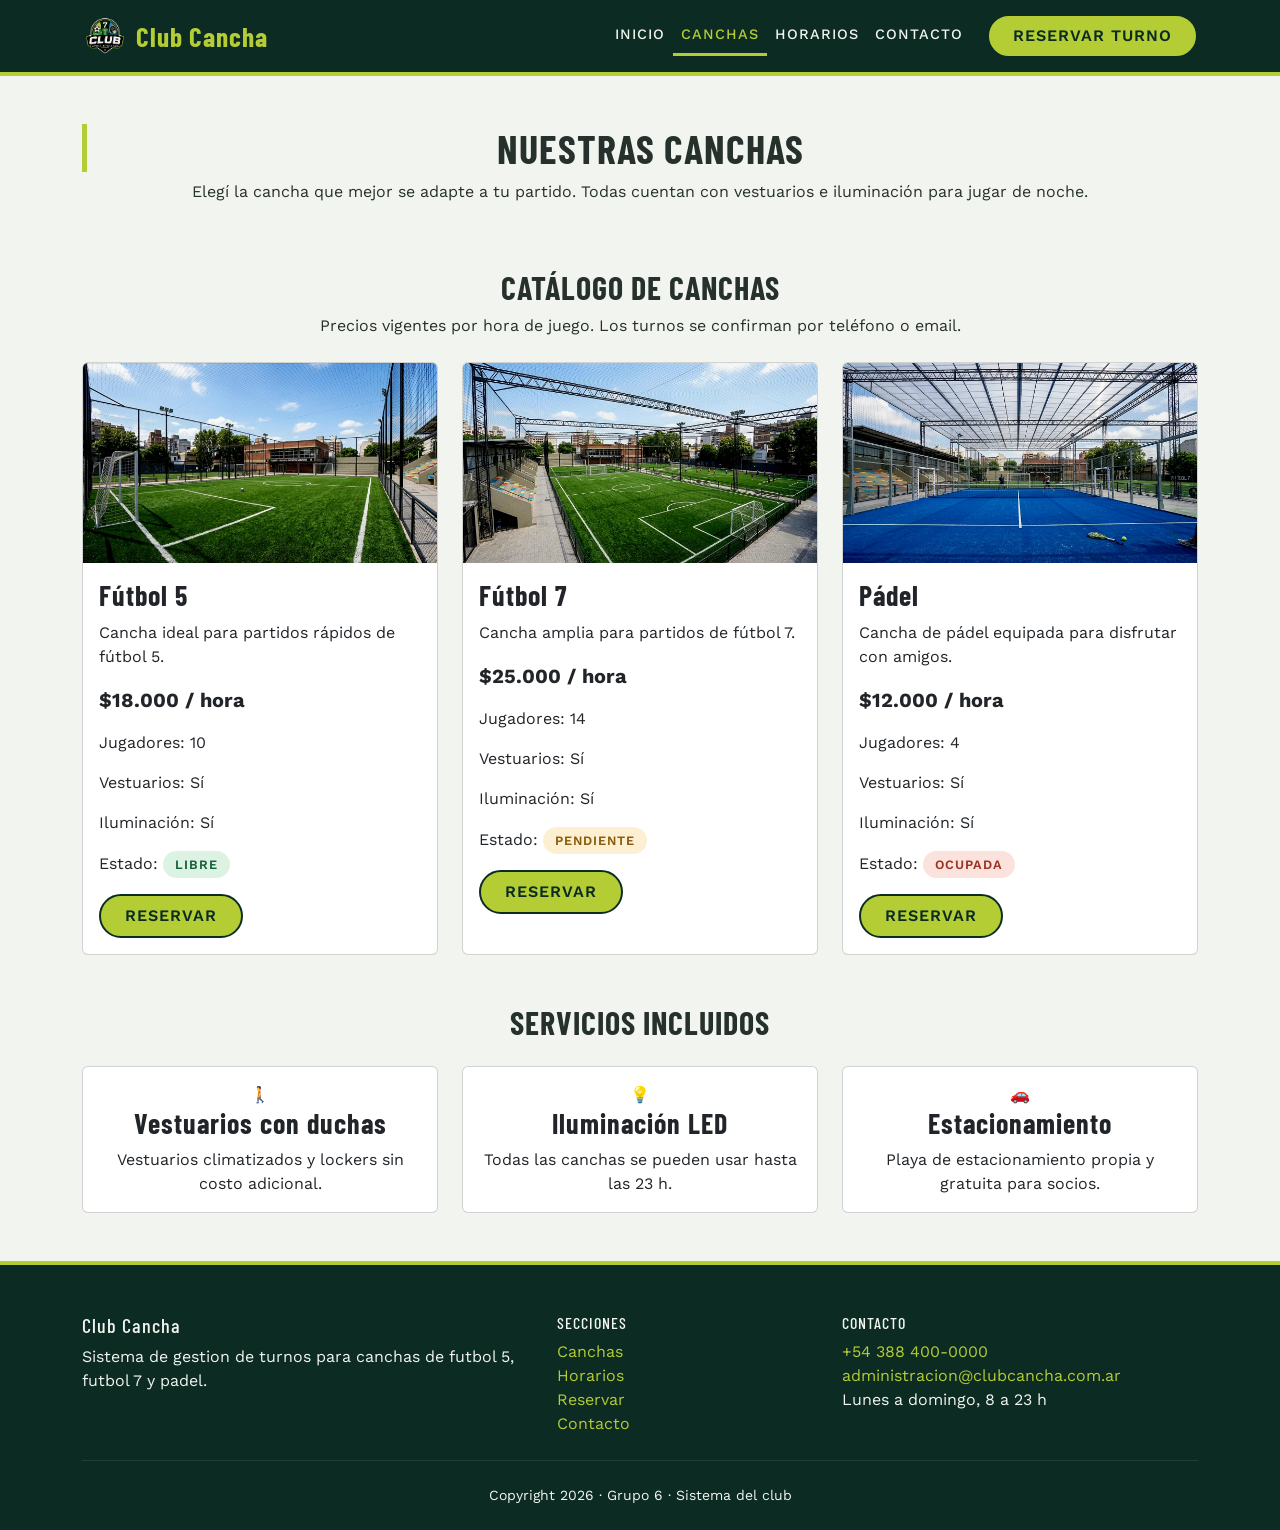
==== canchas.html @ 4e36f137 "Refactor de canchas con Bootstrap" ====
<!DOCTYPE html>
<html lang="es">

<head>
    <meta charset="UTF-8">
    <meta name="viewport" content="width=device-width, initial-scale=1.0">
    <title>Nuestras Canchas | Club Canchas de Fútbol y Pádel</title>
    <meta name="description"
        content="Conocé las canchas del club: fútbol 5, fútbol 7 y pádel. Precios por hora, vestuarios e iluminación LED en todas.">
    <meta name="author" content="Grupo 6 - Tecnicatura Universitaria en Programación">
    <link rel="icon" href="img/logo-club.png" type="image/png">
    <link rel="stylesheet" href="https://cdn.jsdelivr.net/npm/bootstrap@5.3.3/dist/css/bootstrap.min.css">
    <link rel="stylesheet" href="https://cdn.jsdelivr.net/npm/bootstrap-icons@1.11.3/font/bootstrap-icons.min.css">
    <link rel="preconnect" href="https://fonts.googleapis.com">
    <link rel="preconnect" href="https://fonts.gstatic.com" crossorigin>
    <link rel="stylesheet"
        href="https://fonts.googleapis.com/css2?family=Barlow+Condensed:wght@500;600;700&family=Work+Sans:wght@400;500;600&display=swap">
    <link rel="stylesheet" href="css/styles.css">
    <link rel="stylesheet" href="css/comun.css">
    <link rel="stylesheet" href="css/canchas.css">
</head>

<body>

    <header class="sticky-top">
        <nav class="navbar navbar-expand-lg  navbar-club" data-bs-theme="dark">
            <div class="container">
                <a class="navbar-brand d-flex align-items-center gap-2" href="index.html">
                    <img src="img/logo-club.png" alt="" width="46" height="46">
                    <span>Club Cancha</span>
                </a>
                <button class="navbar-toggler" type="button" data-bs-toggle="collapse" data-bs-target="#menuPrincipal"
                    aria-controls="menuPrincipal" aria-expanded="false" aria-label="Abrir el menu">
                    <span class="navbar-toggler-icon"></span>
                </button>

                <div class="collapse navbar-collapse" id="menuPrincipal">
                    <ul class="navbar-nav ms-auto mb-2 mb-lg-0">
                        <li class="nav-item"><a class="nav-link" href="index.html">Inicio</a>
                        </li>
                        <li class="nav-item"><a class="nav-link active" aria-current="page" href="canchas.html">Canchas</a></li>
                        <li class="nav-item"><a class="nav-link" href="horarios.html">Horarios</a></li>
                        <li class="nav-item"><a class="nav-link" href="contacto.html">Contacto</a></li>
                    </ul>
                    <a class="btn btn-club ms-lg-3 mt-2 mt-lg-0" href="reservar.html">Reservar turno</a>
                </div>
            </div>
        </nav>
    </header>

<main>

    <!-- Presentación -->
    <section class="container py-5">
        <div class="text-center">
            <h1 class="titulo-cal">Nuestras Canchas</h1>
            <p>
                Elegí la cancha que mejor se adapte a tu partido.
                Todas cuentan con vestuarios e iluminación para jugar de noche.
            </p>
        </div>
    </section>


    <!-- Catálogo -->
    <section class="container pb-5">

        <div class="text-center mb-4">
            <h2>Catálogo de canchas</h2>
            <p>
                Precios vigentes por hora de juego.
                Los turnos se confirman por teléfono o email.
            </p>
        </div>

        <div class="row g-4">

            <!-- Cancha 1 -->
            <div class="col-12 col-md-6 col-lg-4">
                <div class="card h-100">

                    <img src="img/cancha-futbol5.jpg"
                         class="card-img-top"
                         alt="Cancha de fútbol 5">

                    <div class="card-body">

                        <h3 class="card-title">Fútbol 5</h3>

                        <p class="card-text">
                            Cancha ideal para partidos rápidos de fútbol 5.
                        </p>

                        <p class="precio">
                            $18.000 <span>/ hora</span>
                        </p>

                        <p>Jugadores: 10</p>
                        <p>Vestuarios: Sí</p>
                        <p>Iluminación: Sí</p>

                        <p>
                            Estado:
                            <span class="chip-estado chip-libre">Libre</span>
                        </p>

                        <a href="reservar.html" class="btn btn-club">
                            Reservar
                        </a>

                    </div>
                </div>
            </div>


            <!-- Cancha 2 -->
            <div class="col-12 col-md-6 col-lg-4">
                <div class="card h-100">

                    <img src="img/cancha-futbol7.jpg"
                         class="card-img-top"
                         alt="Cancha de fútbol 7">

                    <div class="card-body">

                        <h3 class="card-title">Fútbol 7</h3>

                        <p class="card-text">
                            Cancha amplia para partidos de fútbol 7.
                        </p>

                        <p class="precio">
                            $25.000 <span>/ hora</span>
                        </p>

                        <p>Jugadores: 14</p>
                        <p>Vestuarios: Sí</p>
                        <p>Iluminación: Sí</p>

                        <p>
                            Estado:
                            <span class="chip-estado chip-pendiente">Pendiente</span>
                        </p>

                        <a href="reservar.html" class="btn btn-club">
                            Reservar
                        </a>

                    </div>
                </div>
            </div>


            <!-- Cancha 3 -->
            <div class="col-12 col-md-6 col-lg-4">
                <div class="card h-100">

                    <img src="img/cancha-padel.jpg"
                         class="card-img-top"
                         alt="Cancha de pádel">

                    <div class="card-body">

                        <h3 class="card-title">Pádel</h3>

                        <p class="card-text">
                            Cancha de pádel equipada para disfrutar con amigos.
                        </p>

                        <p class="precio">
                            $12.000 <span>/ hora</span>
                        </p>

                        <p>Jugadores: 4</p>
                        <p>Vestuarios: Sí</p>
                        <p>Iluminación: Sí</p>

                        <p>
                            Estado:
                            <span class="chip-estado chip-ocupado">Ocupada</span>
                        </p>

                        <a href="reservar.html" class="btn btn-club">
                            Reservar
                        </a>

                    </div>
                </div>
            </div>

        </div>
    </section>


    <!-- Servicios -->
    <section class="container pb-5">

        <div class="text-center mb-4">
            <h2>Servicios incluidos</h2>
        </div>

        <div class="row g-4">

            <!-- Servicio 1 -->
            <div class="col-12 col-md-6 col-lg-4">
                <div class="card">

                    <div class="card-body text-center">

                        <div class="servicio-icono">
                            &#128694;
                        </div>

                        <h3 class="card-title">
                            Vestuarios con duchas
                        </h3>

                        <p class="card-text">
                            Vestuarios climatizados y lockers
                            sin costo adicional.
                        </p>

                    </div>
                </div>
            </div>


            <!-- Servicio 2 -->
            <div class="col-12 col-md-6 col-lg-4">
                <div class="card">

                    <div class="card-body text-center">

                        <div class="servicio-icono">
                            &#128161;
                        </div>

                        <h3 class="card-title">
                            Iluminación LED
                        </h3>

                        <p class="card-text">
                            Todas las canchas se pueden usar
                            hasta las 23 h.
                        </p>

                    </div>
                </div>
            </div>


            <!-- Servicio 3 -->
            <div class="col-12 col-md-6 col-lg-4">
                <div class="card">

                    <div class="card-body text-center">

                        <div class="servicio-icono">
                            &#128663;
                        </div>

                        <h3 class="card-title">
                            Estacionamiento
                        </h3>

                        <p class="card-text">
                            Playa de estacionamiento propia
                            y gratuita para socios.
                        </p>

                    </div>
                </div>
            </div>

        </div>
    </section>

</main>

    <footer class="pie-club">
        <div class="container">
            <div class="row g-4">

                <div class="col-12 col-md-5">
                    <h3 class="h5">Club Cancha</h3>
                    <p class="mb-0">Sistema de gestion de turnos para canchas de futbol 5, futbol 7 y padel.</p>
                </div>

                <div class="col-6 col-md-3">
                    <h3 class="h6 text-uppercase">Secciones</h3>
                    <ul class="list-unstyled mb-0">
                        <li><a href="canchas.html">Canchas</a></li>
                        <li><a href="horarios.html">Horarios</a></li>
                        <li><a href="reservar.html">Reservar</a></li>
                        <li><a href="contacto.html">Contacto</a></li>
                    </ul>
                </div>

                <div class="col-6 col-md-4">
                    <h3 class="h6 text-uppercase">Contacto</h3>
                    <ul class="list-unstyled mb-0">
                        <li><a href="tel:+543884000000">+54 388 400-0000</a></li>
                        <li><a href="mailto:administracion@clubcancha.com.ar">administracion@clubcancha.com.ar</a></li>
                        <li>Lunes a domingo, 8 a 23 h</li>
                    </ul>
                </div>

            </div>

            <hr class="border-secondary my-4">
            <p class="text-center small mb-0">Copyright 2026 &middot; Grupo 6 &middot; Sistema del club</p>
        </div>
    </footer>

    <script src="https://cdn.jsdelivr.net/npm/bootstrap@5.3.3/dist/js/bootstrap.bundle.min.js"></script>
</body>

</html>
---- css/styles.css ----
/*
   CSS DEL TP2 - Grupo 6
   Se conserva comentado segun la consigna del TP3. NO BORRAR.

:root {

  /* --- Colores del club ---* /
  --color-primario: #0f766e;
  --color-primario-oscuro: #115e59;
  --color-primario-claro: #ccfbf1;
  --color-secundario: #f59e0b;
  --color-secundario-oscuro: #d97706;

  /* --- Colores de la interfaz ---* /
  --color-fondo: #f4f7f8;
  /* fondo general de la pagina* /
  --color-superficie: #ffffff;
  /* fondo de tarjetas y formularios* /
  --color-oscuro: #0b1f1d;
  /* header y footer* /
  --color-blanco: #ffffff;
  --color-texto: #1f2937;
  --color-texto-suave: #4b5563;
  --color-texto-claro: #e5e7eb;
  --color-borde: #d1d5db;

  /* --- Colores segun el estado del turno ---* /
  --color-disponible: #15803d;
  --color-disponible-fondo: #dcfce7;
  --color-ocupado: #b91c1c;
  --color-ocupado-fondo: #fee2e2;
  --color-pendiente: #b45309;
  --color-pendiente-fondo: #fef3c7;

  /* --- Tipografias ---* /
  --fuente-titulos: "Segoe UI", Arial, sans-serif;
  --fuente-texto: "Segoe UI", Arial, sans-serif;

  /* --- Espaciados (siempre multiplos de 0.5rem = 8px) ---* /
  --esp-1: 0.5rem;
  --esp-2: 1rem;
  --esp-3: 1.5rem;
  --esp-4: 2rem;
  --esp-5: 3rem;

  /* --- Bordes y sombras ---* /
  --radio: 12px;
  --radio-chico: 8px;
  --radio-pastilla: 50px;
  --sombra: 0 2px 8px #9ca3af;

  /* --- Ancho maximo del contenido ---* /
  --ancho-contenedor: 1200px;
}

* {
  box-sizing: border-box;
  margin: 0;
  padding: 0;
}

body {
  font-family: var(--fuente-texto);
  font-size: 1rem;
  line-height: 1.6;
  color: var(--color-texto);
  background-color: var(--color-fondo);
}

img {
  max-width: 100%;
  /* la imagen nunca se pasa de su caja* /
  height: auto;
  display: block;
}

a {
  color: var(--color-primario);
  text-decoration: none;
}

a:hover {
  color: var(--color-secundario-oscuro);
}

a:focus {
  outline: 3px solid var(--color-secundario);
}

h1,
h2,
h3 {
  font-family: var(--fuente-titulos);
  line-height: 1.2;
  color: var(--color-primario-oscuro);
}

h1 {
  font-size: 2rem;
}

h2 {
  font-size: 1.5rem;
}

h3 {
  font-size: 1.15rem;
}

.contenedor {
  width: 100%;
  max-width: var(--ancho-contenedor);
  margin: 0 auto;
  padding: 0 var(--esp-2);
}

.seccion {
  padding: var(--esp-5) 0;
}

.seccion--clara {
  background-color: var(--color-superficie);
}

.seccion__titulo {
  text-align: center;
  margin-bottom: var(--esp-2);
}

.seccion__bajada {
  max-width: 600px;
  margin: 0 auto var(--esp-4);
  text-align: center;
  color: var(--color-texto-suave);
}

.centrado {
  text-align: center;
}

.intro {
  margin-bottom: var(--esp-3);
  color: var(--color-texto-suave);
}

.campo__ayuda {
  font-size: 0.875rem;
  color: var(--color-texto-suave);
}


.boton {
  display: inline-block;
  padding: 0.75rem 1.5rem;
  /* BOX MODEL: padding* /
  border: 2px solid var(--color-primario);
  /* BOX MODEL: border* /
  border-radius: var(--radio-pastilla);
  font-family: var(--fuente-titulos);
  font-size: 1rem;
  font-weight: bold;
  text-align: center;
  cursor: pointer;
}

.boton--primario {
  background-color: var(--color-primario);
  border-color: var(--color-primario);
  color: var(--color-blanco);
  box-shadow: var(--sombra);
}

.boton--primario:hover {
  background-color: var(--color-primario-oscuro);
  border-color: var(--color-primario-oscuro);
  color: var(--color-blanco);
}

.boton--secundario {
  background-color: var(--color-secundario);
  border-color: var(--color-secundario);
  color: var(--color-oscuro);
  box-shadow: var(--sombra);
}

.boton--secundario:hover {
  background-color: var(--color-secundario-oscuro);
  border-color: var(--color-secundario-oscuro);
  color: var(--color-blanco);
}

.boton--borde {
  background-color: var(--color-superficie);
  border-color: var(--color-primario);
  color: var(--color-primario);
}

.boton--borde:hover {
  background-color: var(--color-primario);
  color: var(--color-blanco);
}

.boton--bloque {
  display: block;
  width: 100%;
}

.cabecera {
  background-color: var(--color-oscuro);
}

.cabecera__inner {
  display: flex;
  flex-wrap: wrap;
  align-items: center;
  justify-content: space-between;
  gap: var(--esp-2);
  padding: var(--esp-2) 0;
}

.logo {
  display: flex;
  align-items: center;
  gap: var(--esp-1);
  font-family: var(--fuente-titulos);
  font-size: 1.25rem;
  font-weight: bold;
  color: var(--color-blanco);
}

.logo:hover {
  color: var(--color-secundario);
}

.logo__icono {
  font-size: 1.6rem;
}

.nav__lista {
  display: flex;
  flex-wrap: wrap;
  justify-content: center;
  gap: var(--esp-1);
  list-style: none;
}

.nav__link {
  display: block;
  padding: 0.5rem 0.9rem;
  border-radius: var(--radio-pastilla);
  font-size: 0.875rem;
  font-weight: bold;
  color: var(--color-texto-claro);
}

.nav__link:hover {
  background-color: var(--color-primario-oscuro);
  color: var(--color-blanco);
}

.nav__link--activo {
  background-color: var(--color-primario);
  color: var(--color-blanco);
}

.hero {
  padding: var(--esp-5) 0;
  background-color: var(--color-primario-oscuro);
  color: var(--color-blanco);
  text-align: center;
}

.hero h1 {
  margin-bottom: var(--esp-2);
  color: var(--color-blanco);
}

.hero__texto {
  max-width: 600px;
  margin: 0 auto var(--esp-3);
  font-size: 1.1rem;
  color: var(--color-primario-claro);
}

.tarjeta {
  background-color: var(--color-superficie);
  border: 1px solid var(--color-borde);
  border-radius: var(--radio);
  box-shadow: var(--sombra);
  overflow: hidden;
}

.tarjeta__cuerpo {
  padding: var(--esp-3);
}

.tarjeta__cuerpo h3 {
  margin-bottom: var(--esp-1);
}

.tarjeta__texto {
  margin-bottom: var(--esp-2);
  color: var(--color-texto-suave);
}

.tarjeta__pie {
  margin-top: var(--esp-2);
}

.pie {
  margin-top: var(--esp-5);
  padding: var(--esp-4) 0 var(--esp-2);
  background-color: var(--color-oscuro);
  color: var(--color-texto-claro);
}

.pie__grid {
  display: grid;
  grid-template-columns: 1fr;
  /* fr = fraccion del espacio libre* /
  gap: var(--esp-3);
  padding-bottom: var(--esp-3);
}

.pie h3 {
  margin-bottom: var(--esp-1);
  font-size: 1rem;
  color: var(--color-secundario);
  text-transform: uppercase;
}

.pie p {
  font-size: 0.875rem;
}

.pie a {
  color: var(--color-texto-claro);
  font-size: 0.875rem;
}

.pie a:hover {
  color: var(--color-secundario);
}

.pie__copy {
  padding-top: var(--esp-2);
  border-top: 1px solid var(--color-primario-oscuro);
  text-align: center;
  font-size: 0.875rem;
}


/*  MEDIA QUERIES DE LA ZONA COMUN

/* --- TABLET: desde 768px ---* /
@media (min-width: 768px) {

  h1 {
    font-size: 2.5rem;
  }

  h2 {
    font-size: 1.9rem;
  }

  h3 {
    font-size: 1.3rem;
  }

  .contenedor {
    padding: 0 var(--esp-3);
  }

  .hero__texto {
    font-size: 1.25rem;
  }
}

/* --- ESCRITORIO: desde 1024px ---* /
@media (min-width: 1024px) {

  h1 {
    font-size: 3rem;
  }

  h2 {
    font-size: 2.2rem;
  }

  .hero {
    padding: var(--esp-5) 0 var(--esp-5);
  }
}

/*    PAGINA DE INICIO - DUEÑA: LOURDES  * /

.hero--alto {
  padding: var(--esp-5) 0;
}

.hero__acciones {
  display: flex;
  flex-direction: column;
  align-items: center;
  gap: var(--esp-2);
}

.grid-funciones {
  display: grid;
  grid-template-columns: 1fr;
  gap: var(--esp-3);
}

/* Circulito con el emoji de cada funcion (flexbox para centrarlo adentro)* /
.tarjeta__icono {
  display: flex;
  align-items: center;
  justify-content: center;
  width: 56px;
  /* px: medida fija, no cambia nunca* /
  height: 56px;
  margin-bottom: var(--esp-2);
  border-radius: 50%;
  /* 50% de su propio tamano = circulo* /
  background-color: var(--color-primario-claro);
  font-size: 1.75rem;
}

/* ----------------------------------------------------------------------------
   1.4  MEDIA QUERIES DE INICIO
   ----------------------------------------------------------------------------* /

@media (min-width: 768px) {

  .grid-funciones {
    grid-template-columns: repeat(2, 1fr);
    /* 2 columnas iguales* /
  }

  .hero__acciones {
    flex-direction: row;
    /* botones uno al lado del otro* /
    justify-content: center;
  }
}

@media (min-width: 1024px) {

  .grid-funciones {
    grid-template-columns: repeat(3, 1fr);
    /* 3 columnas iguales* /
  }
}


/*  PAGINA DE CANCHAS - DUEÑA: ANALIA * /

.grid-canchas {
  display: grid;
  grid-template-columns: 1fr;
  /* celular: una tarjeta por fila* /
  gap: var(--esp-3);
}

.tarjeta__imagen {
  width: 100%;
  height: auto;
  border-bottom: 1px solid var(--color-borde);
}

.datos {
  list-style: none;
  margin-bottom: var(--esp-2);
  font-size: 0.875rem;
  color: var(--color-texto-suave);
}

.datos li {
  display: flex;
  justify-content: space-between;
  padding-bottom: 0.35rem;
  border-bottom: 1px dashed var(--color-borde);
}

.precio {
  margin-bottom: var(--esp-2);
  font-family: var(--fuente-titulos);
  font-size: 1.35rem;
  font-weight: bold;
  color: var(--color-primario);
}

.precio span {
  font-size: 0.875rem;
  font-weight: normal;
  color: var(--color-texto-suave);
}

/* ----------------------------------------------------------------------------
   2.4  MEDIA QUERIES DE CANCHAS
   ----------------------------------------------------------------------------* /

@media (min-width: 768px) {

  .grid-canchas {
    grid-template-columns: repeat(2, 1fr);
  }
}

@media (min-width: 1024px) {

  .grid-canchas {
    grid-template-columns: repeat(3, 1fr);
  }
}

/*  PAGINA DE HORARIOS - DUEÑA: LAURA* /

.grid-horarios {
  display: grid;
  grid-template-columns: repeat(2, 1fr);
  gap: var(--esp-2);
  margin-top: var(--esp-2);
  margin-bottom: var(--esp-5);
}

.referencias {
  display: flex;
  flex-wrap: wrap;
  justify-content: center;
  gap: var(--esp-2);
  margin-bottom: var(--esp-4);
  list-style: none;
}

.estado {
  display: inline-block;
  padding: 0.2rem 0.75rem;
  border-radius: var(--radio-pastilla);
  font-size: 0.75rem;
  font-weight: bold;
  text-transform: uppercase;
}

.estado--disponible {
  color: var(--color-disponible);
  background-color: var(--color-disponible-fondo);
}

.estado--ocupado {
  color: var(--color-ocupado);
  background-color: var(--color-ocupado-fondo);
}

.estado--pendiente {
  color: var(--color-pendiente);
  background-color: var(--color-pendiente-fondo);
}

.turno {
  display: flex;
  flex-direction: column;
  align-items: center;
  gap: var(--esp-1);
  padding: var(--esp-2);
  border: 2px solid var(--color-borde);
  border-radius: var(--radio-chico);
  background-color: var(--color-superficie);
  text-align: center;
}

.turno__hora {
  font-family: var(--fuente-titulos);
  font-size: 1.15rem;
  font-weight: bold;
  color: var(--color-texto);
}

.turno--disponible {
  border-color: var(--color-disponible);
}

.turno--ocupado {
  border-color: var(--color-ocupado);
  background-color: var(--color-ocupado-fondo);
}

.turno--pendiente {
  border-color: var(--color-pendiente);
}

/* ----------------------------------------------------------------------------
   3.4  MEDIA QUERIES DE HORARIOS
   ----------------------------------------------------------------------------* /

@media (min-width: 768px) {

  .grid-horarios {
    grid-template-columns: repeat(4, 1fr);
  }
}

@media (min-width: 1024px) {

  .grid-horarios {
    grid-template-columns: repeat(8, 1fr);
  }
}

/* PAGINA DE RESERVAR - DUEÑA: EMILSE* /

.grid-reserva {
  display: grid;
  grid-template-columns: 1fr;
  gap: var(--esp-4);
}


.formulario {
  display: grid;
  grid-template-columns: 1fr;
  /* celular: un campo por fila* /
  gap: var(--esp-2);
  padding: var(--esp-4);
  background-color: var(--color-superficie);
  border: 1px solid var(--color-borde);
  border-radius: var(--radio);
  box-shadow: var(--sombra);
}

.campo {
  display: flex;
  flex-direction: column;
  gap: 0.35rem;
}

.campo label {
  font-family: var(--fuente-titulos);
  font-size: 0.875rem;
  font-weight: bold;
}

.campo input,
.campo select,
.campo textarea {
  width: 100%;
  padding: 0.75rem var(--esp-2);
  border: 2px solid var(--color-borde);
  border-radius: var(--radio-chico);
  font-family: var(--fuente-texto);
  font-size: 1rem;
  color: var(--color-texto);
  background-color: var(--color-fondo);
}

.campo input:focus,
.campo select:focus,
.campo textarea:focus {
  border-color: var(--color-primario);
}

.campo textarea {
  height: 130px;
}

.obligatorio {
  color: var(--color-ocupado);
  font-weight: bold;
}

.aviso {
  padding: var(--esp-3);
  border-left: 5px solid var(--color-secundario);
  /* BOX MODEL: border* /
  border-radius: var(--radio);
  background-color: var(--color-superficie);
  box-shadow: var(--sombra);
}

.aviso h2,
.aviso h3 {
  margin-bottom: var(--esp-2);
}

.aviso ul {
  padding-left: var(--esp-3);
  color: var(--color-texto-suave);
}

.aviso li {
  margin-bottom: var(--esp-1);
}

/* ----------------------------------------------------------------------------
   4.4  MEDIA QUERIES DE RESERVAR
   ----------------------------------------------------------------------------* /

/* --- TABLET: el formulario pasa a 2 columnas ---* /
@media (min-width: 768px) {

  .formulario {
    grid-template-columns: repeat(2, 1fr);
  }

  /* Los campos largos y el boton ocupan las 2 columnas* /
  .campo--ancho,
  .formulario .boton {
    grid-column: span 2;
  }
}

/* --- ESCRITORIO: formulario ancho + columna de avisos ---* /
@media (min-width: 1024px) {

  .grid-reserva {
    grid-template-columns: 2fr 1fr;
    /* el form ocupa el doble que el aside* /
  }
}


/* PAGINA DE CONTACTO - DUEÑA: BELEN* /

.grid-contacto {
  display: grid;
  grid-template-columns: 1fr;
  gap: var(--esp-4);
}

.lista-contacto {
  display: flex;
  flex-direction: column;
  gap: var(--esp-2);
  list-style: none;
}

.lista-contacto li {
  display: flex;
  align-items: flex-start;
  padding: var(--esp-2);
  border: 1px solid var(--color-borde);
  border-radius: var(--radio-chico);
  background-color: var(--color-superficie);
}

.lista-contacto .icono {
  font-size: 1.5rem;
}

.lista-contacto strong {
  display: block;
  font-family: var(--fuente-titulos);
  color: var(--color-primario-oscuro);
}

/* ----------------------------------------------------------------------------
   5.3  MEDIA QUERIES DE CONTACTO
   ----------------------------------------------------------------------------* /

@media (min-width: 1024px) {

  .grid-contacto {
    grid-template-columns: repeat(2, 1fr);
  }
}

   ===== FIN DEL CSS DEL TP2 ===== */
---- css/comun.css ----
:root {
  --verde-noche:  #0B2B23;   /* navbar y footer */
  --verde-cancha: #0C6119;   /* del logo: fondo de los hero */
  --lima:         #B4CD35;   /* del logo: botones y acentos */
  --cal:          #F2F5EF;   /* fondo general de la pagina */
  --ladrillo:     #E2593A;   /* turno ocupado */
  --texto:        #26302C;

  --fuente-titulo: "Barlow Condensed", "Arial Narrow", sans-serif;
  --fuente-texto:  "Work Sans", "Segoe UI", sans-serif;
}

/* ---- 2. Base de la pagina ---- */
body {
  font-family: var(--fuente-texto);
  background-color: var(--cal);
  color: var(--texto);
}

img {
  max-width: 100%;
  height: auto;
}

h1, h2, h3, h4, .navbar-brand {
  font-family: var(--fuente-titulo);
  font-weight: 700;
  letter-spacing: 1px;
}

h1, h2 {
  text-transform: uppercase;
}

/* ---- 3. Gesto propio 1: la linea de cal en los titulos ---- */
.titulo-cal {
  border-left: 5px solid var(--lima);
  padding-left: 1rem;
}

/* ---- 4. Gesto propio 2: el boton pastilla del club ---- */
.btn-club {
  background-color: var(--lima);
  color: var(--verde-noche);
  border: 2px solid var(--verde-noche);
  border-radius: 999px;
  font-weight: 600;
  text-transform: uppercase;
  letter-spacing: 1px;
  padding: 0.5rem 1.5rem;
}

.btn-club:hover,
.btn-club:focus {
  background-color: var(--verde-noche);
  color: var(--lima);
  border-color: var(--lima);
}

/* El mismo boton pero vacio, para la accion secundaria */
.btn-club-linea {
  background-color: transparent;
  color: var(--verde-noche);
  border: 2px solid var(--verde-noche);
  border-radius: 999px;
  font-weight: 600;
  text-transform: uppercase;
  letter-spacing: 1px;
  padding: 0.5rem 1.5rem;
}

.btn-club-linea:hover {
  background-color: var(--verde-noche);
  color: var(--cal);
}

/* ---- 5. Navbar ---- */
.navbar-club {
  background-color: var(--verde-noche);
  border-bottom: 4px solid var(--lima);
}

.navbar-club .navbar-brand {
  color: var(--lima);
  font-size: 1.7rem;
  letter-spacing: 1px;
}

.navbar-club .nav-link {
  color: var(--cal);
  text-transform: uppercase;
  letter-spacing: 1px;
  font-size: 0.9rem;
  font-weight: 500;
}

.navbar-club .nav-link:hover {
  color: var(--lima);
}

/* La pagina en la que estamos parados lleva la clase active */
.navbar-club .nav-link.active {
  color: var(--lima);
  border-bottom: 3px solid var(--lima);
}

/* ---- 6. Hero (el bloque grande de arriba de cada pagina) ---- */
.hero-club {
  background-color: var(--verde-cancha);
  color: var(--cal);
  padding: 4rem 0;
}

.hero-club h1 {
  color: #FFFFFF;
}

/* ---- 7. Footer ---- */
.pie-club {
  background-color: var(--verde-noche);
  border-top: 4px solid var(--lima);
  color: var(--cal);
  padding: 3rem 0 1.5rem;
}

.pie-club a {
  color: var(--lima);
  text-decoration: none;
}

.pie-club a:hover {
  text-decoration: underline;
}

/* ---- 8. Chips de estado del turno ---- */
.chip-estado {
  display: inline-block;
  border-radius: 999px;
  padding: 0.25rem 0.75rem;
  font-size: 0.8rem;
  font-weight: 600;
  text-transform: uppercase;
  letter-spacing: 1px;
}

.chip-libre {
  background: #DCF3E3;
  color: #14603A;
}

.chip-pendiente {
  background: #FDF0D2;
  color: #8A5B08;
}

.chip-ocupado {
  background: #FBE2DC;
  color: #9A3221;
}
---- css/canchas.css ----
/* canchas.css - Analia Roldan - TP3 */


/* =====================================================
   CSS DEL TP2
   Se conserva comentado porque el TP3 pide
   no eliminar el CSS anterior.
   ===================================================== */

/*

.grid-canchas {
    display: grid;
    grid-template-columns: repeat(3, 1fr);
    gap: var(--esp-3);
}

.tarjeta__imagen {
    width: 100%;
    height: 200px;
    object-fit: cover;
    border-bottom: var(--borde);
}

.datos {
    list-style: none;
    display: flex;
    flex-direction: column;
    gap: 0.35rem;
    margin: var(--esp-1) 0;
    font-size: var(--fs-chico);
    color: var(--color-texto-suave);
}

.datos li {
    display: flex;
    justify-content: space-between;
    gap: var(--esp-1);
    padding-bottom: 0.35rem;
    border-bottom: 1px dashed var(--color-borde);
}

.precio {
    font-family: var(--fuente-titulos);
    font-size: 1.35rem;
    font-weight: 700;
    color: var(--color-primario);
}

.precio span {
    font-size: var(--fs-chico);
    font-weight: 400;
    color: var(--color-texto-suave);
}

@media (min-width: 900px) {

    .grid-canchas {
        grid-template-columns: repeat(2, 1fr);
    }

}

@media (max-width: 600px) {

    .grid-canchas {
        grid-template-columns: 1fr;
    }

}

*/


/* =====================================================
   TP3 - BOOTSTRAP
   ===================================================== */

/* canchas.css - Analia Roldan - TP3 */


/* CSS del TP3 */

.card-img-top {
    height: 200px;
    object-fit: cover;
}

.precio {
    font-weight: bold;
    font-size: 20px;
}
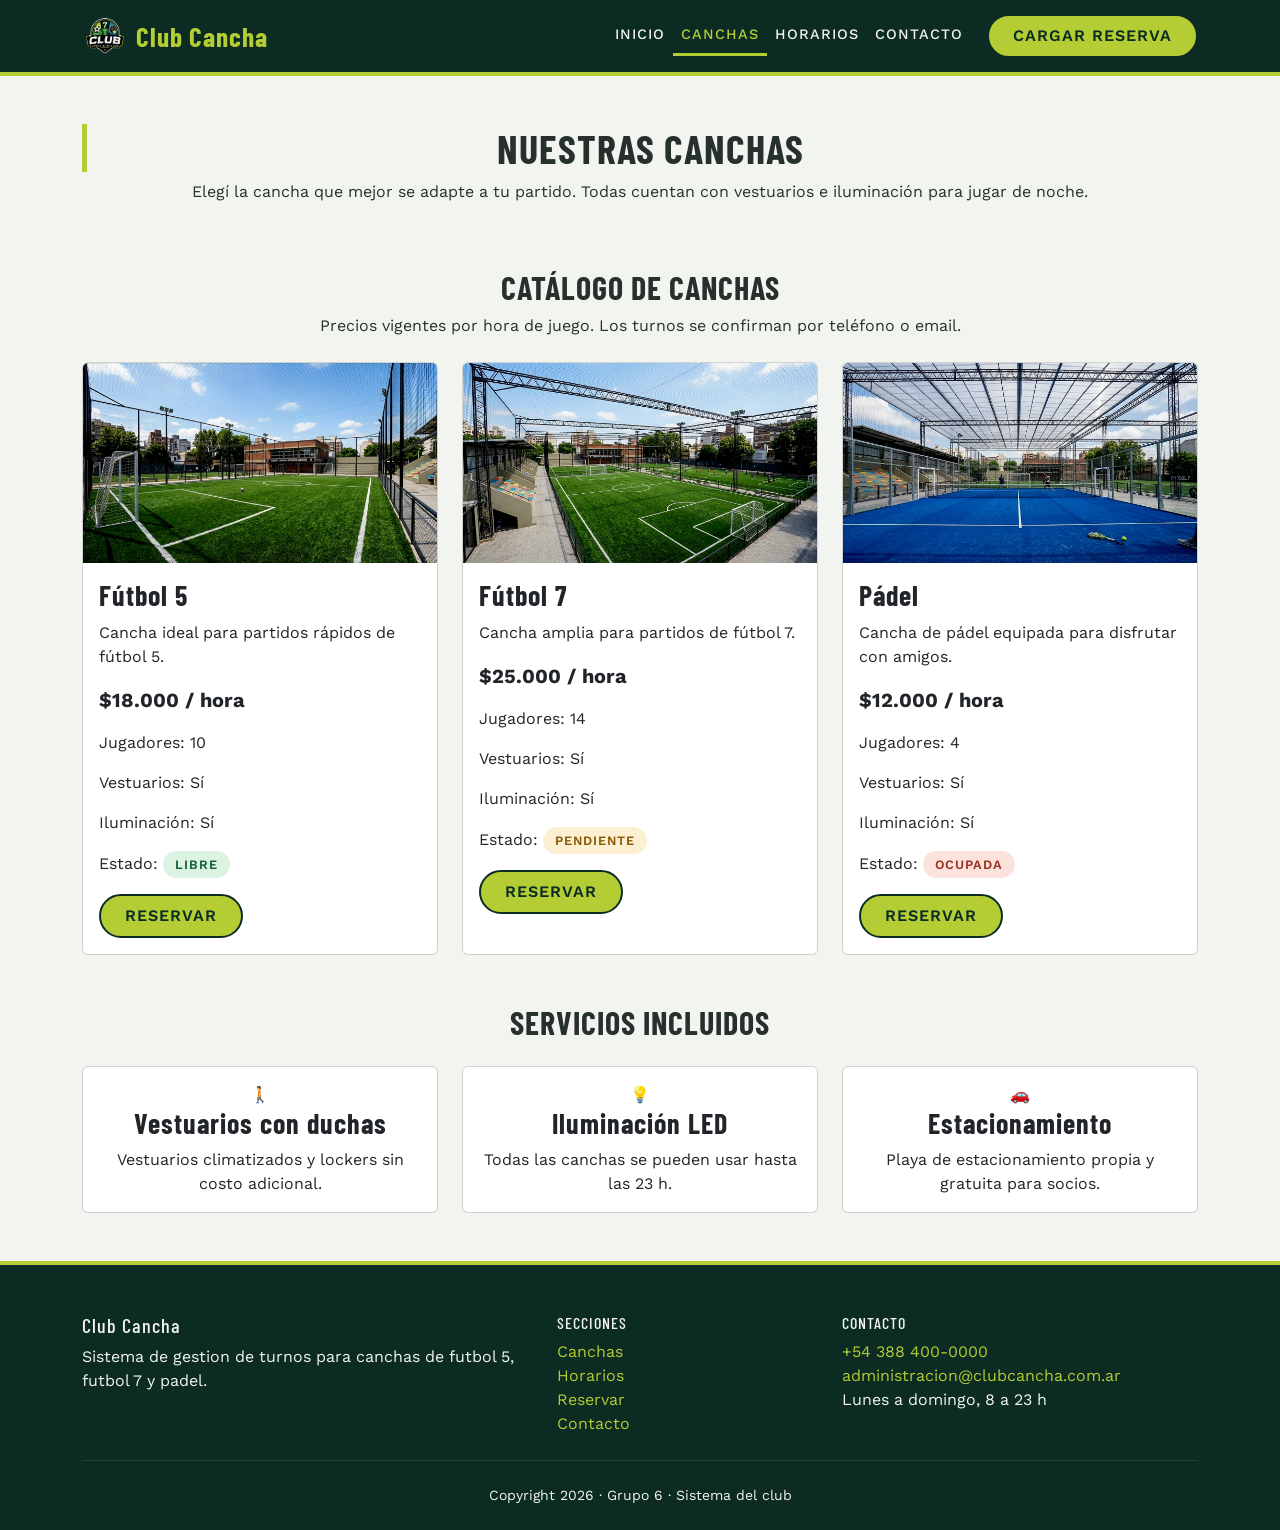
==== commit 8a3e6085: "cambiar el boton del navbar a uso interno en las 5 paginas" ====
--- a/canchas.html
+++ b/canchas.html
@@ -42,7 +42,7 @@
                         <li class="nav-item"><a class="nav-link" href="horarios.html">Horarios</a></li>
                         <li class="nav-item"><a class="nav-link" href="contacto.html">Contacto</a></li>
                     </ul>
-                    <a class="btn btn-club ms-lg-3 mt-2 mt-lg-0" href="reservar.html">Reservar turno</a>
+                    <a class="btn btn-club ms-lg-3 mt-2 mt-lg-0" href="reservar.html">Cargar Reserva</a>
                 </div>
             </div>
         </nav>
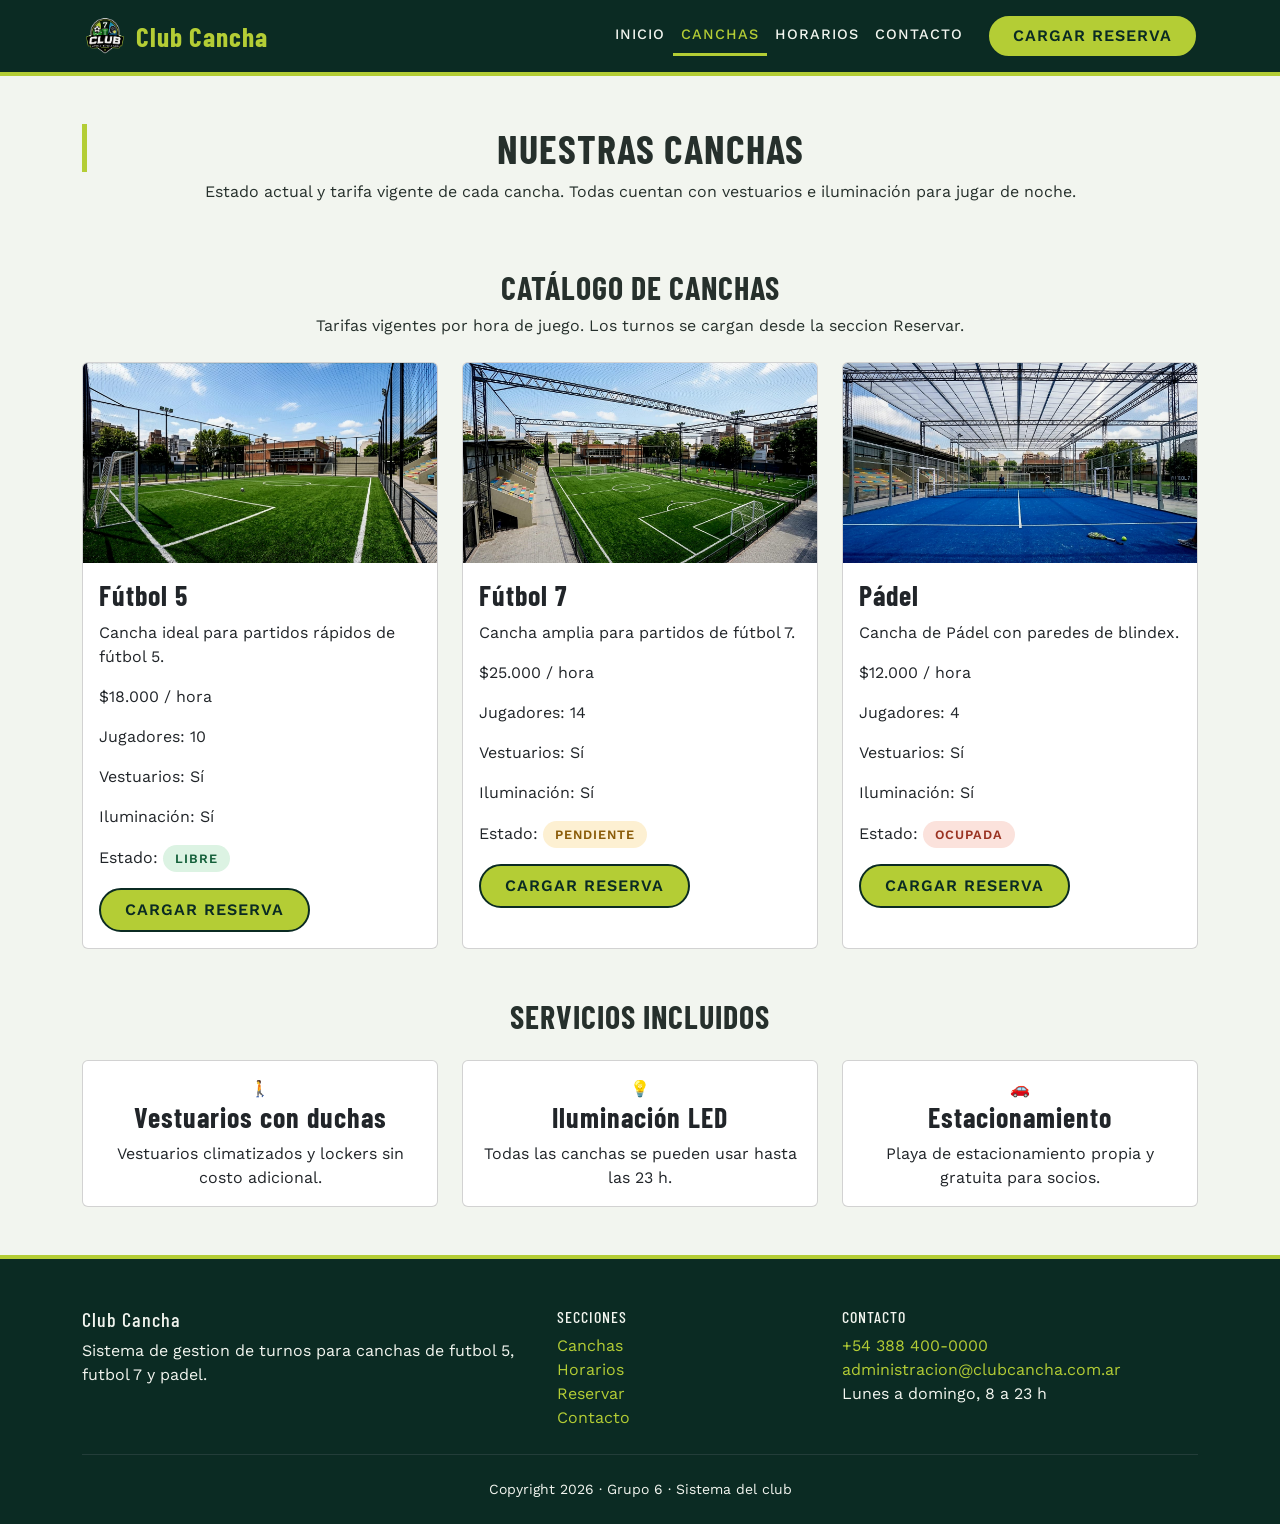
==== commit e0ef70de: "Ajustar textos de canchas a uso interno" ====
--- a/canchas.html
+++ b/canchas.html
@@ -4,9 +4,9 @@
 <head>
     <meta charset="UTF-8">
     <meta name="viewport" content="width=device-width, initial-scale=1.0">
-    <title>Nuestras Canchas | Club Canchas de Fútbol y Pádel</title>
+    <title>Canchas del club | Club Canchas de Fútbol y Pádel</title>
     <meta name="description"
-        content="Conocé las canchas del club: fútbol 5, fútbol 7 y pádel. Precios por hora, vestuarios e iluminación LED en todas.">
+        content="Conocé las canchas del club: fútbol 5, fútbol 7 y pádel. Tarifas por hora, vestuarios e iluminación LED en todas.">
     <meta name="author" content="Grupo 6 - Tecnicatura Universitaria en Programación">
     <link rel="icon" href="img/logo-club.png" type="image/png">
     <link rel="stylesheet" href="https://cdn.jsdelivr.net/npm/bootstrap@5.3.3/dist/css/bootstrap.min.css">
@@ -42,7 +42,7 @@
                         <li class="nav-item"><a class="nav-link" href="horarios.html">Horarios</a></li>
                         <li class="nav-item"><a class="nav-link" href="contacto.html">Contacto</a></li>
                     </ul>
-                    <a class="btn btn-club ms-lg-3 mt-2 mt-lg-0" href="reservar.html">Cargar Reserva</a>
+                    <a class="btn btn-club ms-lg-3 mt-2 mt-lg-0" href="reservar.html">Cargar reserva</a>
                 </div>
             </div>
         </nav>
@@ -55,7 +55,7 @@
         <div class="text-center">
             <h1 class="titulo-cal">Nuestras Canchas</h1>
             <p>
-                Elegí la cancha que mejor se adapte a tu partido.
+                Estado actual y tarifa vigente de cada cancha.
                 Todas cuentan con vestuarios e iluminación para jugar de noche.
             </p>
         </div>
@@ -68,8 +68,8 @@
         <div class="text-center mb-4">
             <h2>Catálogo de canchas</h2>
             <p>
-                Precios vigentes por hora de juego.
-                Los turnos se confirman por teléfono o email.
+                Tarifas vigentes por hora de juego.
+                Los turnos se cargan desde la seccion Reservar.
             </p>
         </div>
 
@@ -91,7 +91,7 @@
                             Cancha ideal para partidos rápidos de fútbol 5.
                         </p>
 
-                        <p class="precio">
+                        <p class="Tarifa">
                             $18.000 <span>/ hora</span>
                         </p>
 
@@ -105,7 +105,7 @@
                         </p>
 
                         <a href="reservar.html" class="btn btn-club">
-                            Reservar
+                            Cargar reserva
                         </a>
 
                     </div>
@@ -129,7 +129,7 @@
                             Cancha amplia para partidos de fútbol 7.
                         </p>
 
-                        <p class="precio">
+                        <p class="Tarifa">
                             $25.000 <span>/ hora</span>
                         </p>
 
@@ -143,7 +143,7 @@
                         </p>
 
                         <a href="reservar.html" class="btn btn-club">
-                            Reservar
+                            Cargar reserva
                         </a>
 
                     </div>
@@ -164,10 +164,10 @@
                         <h3 class="card-title">Pádel</h3>
 
                         <p class="card-text">
-                            Cancha de pádel equipada para disfrutar con amigos.
-                        </p>
-
-                        <p class="precio">
+                            Cancha de Pádel con paredes de blindex. 
+                        </p>
+
+                        <p class="Tarifa">
                             $12.000 <span>/ hora</span>
                         </p>
 
@@ -181,7 +181,7 @@
                         </p>
 
                         <a href="reservar.html" class="btn btn-club">
-                            Reservar
+                            Cargar reserva
                         </a>
 
                     </div>
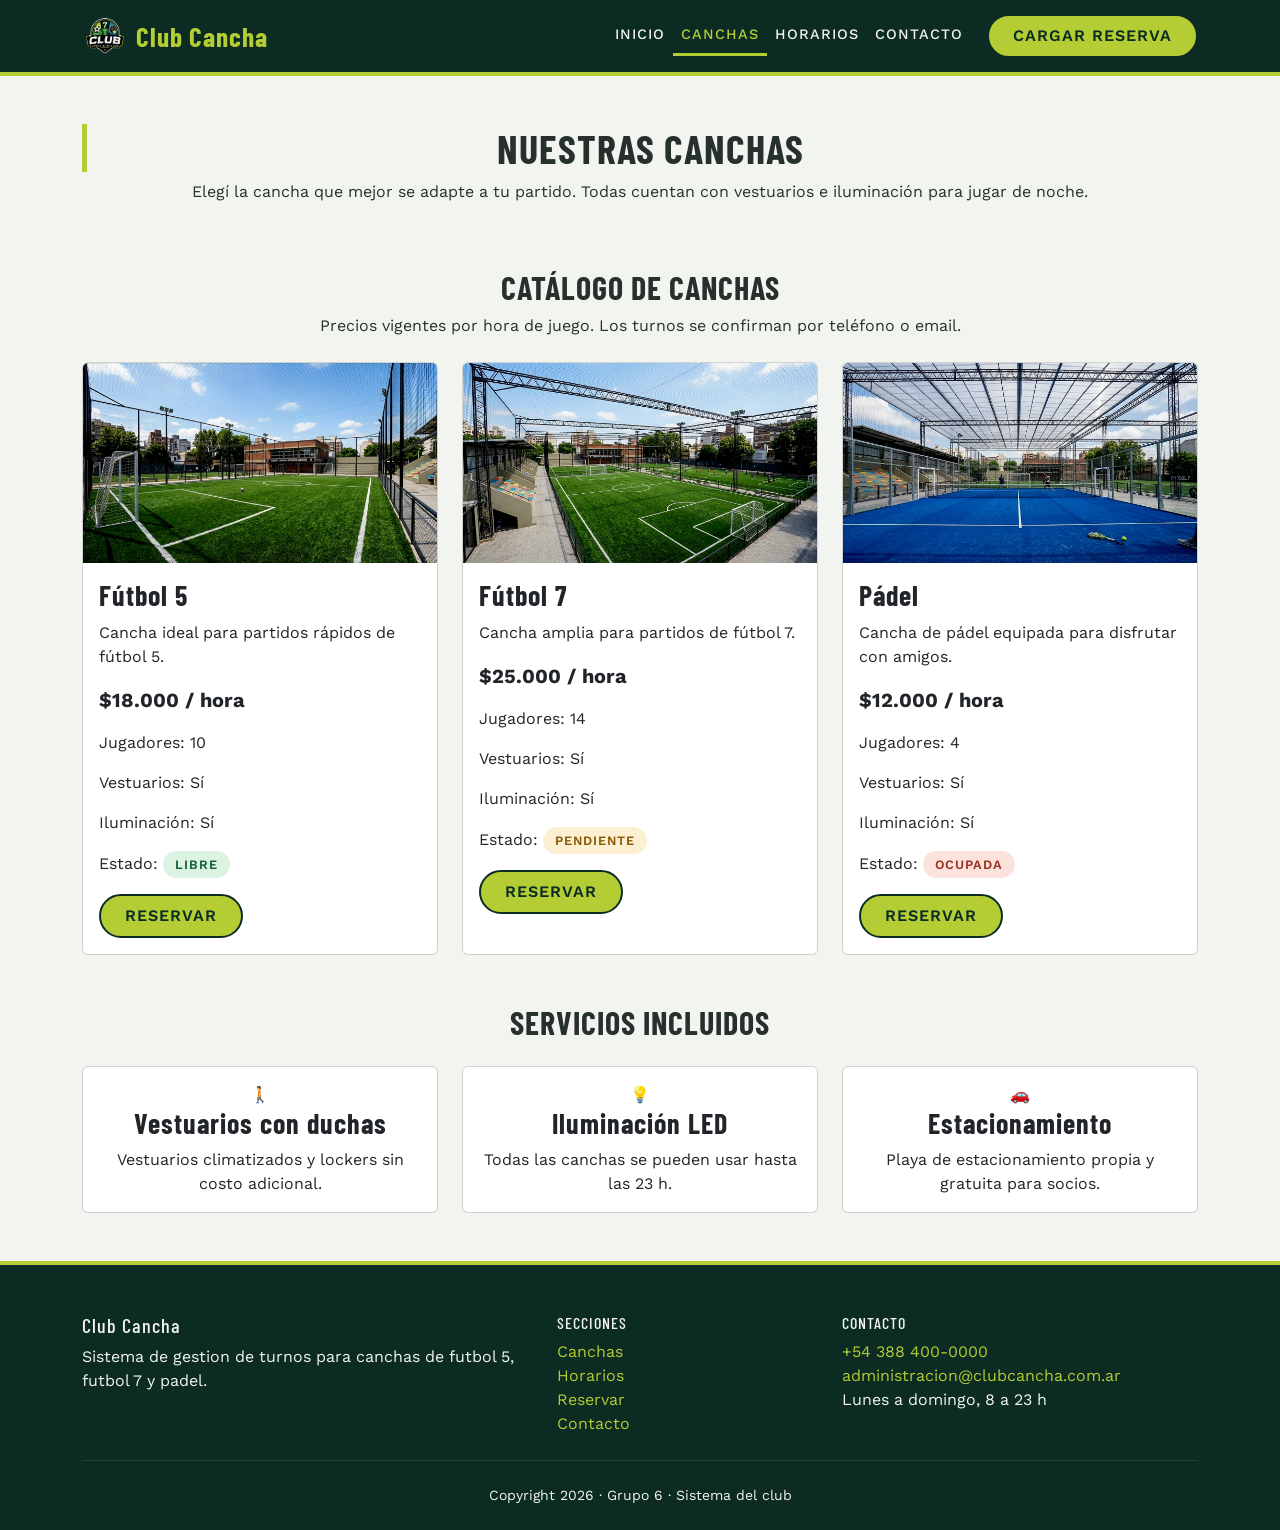
==== commit 9251474f: "traer los cambios de dev" ====
--- a/canchas.html
+++ b/canchas.html
@@ -4,9 +4,9 @@
 <head>
     <meta charset="UTF-8">
     <meta name="viewport" content="width=device-width, initial-scale=1.0">
-    <title>Canchas del club | Club Canchas de Fútbol y Pádel</title>
+    <title>Nuestras Canchas | Club Canchas de Fútbol y Pádel</title>
     <meta name="description"
-        content="Conocé las canchas del club: fútbol 5, fútbol 7 y pádel. Tarifas por hora, vestuarios e iluminación LED en todas.">
+        content="Conocé las canchas del club: fútbol 5, fútbol 7 y pádel. Precios por hora, vestuarios e iluminación LED en todas.">
     <meta name="author" content="Grupo 6 - Tecnicatura Universitaria en Programación">
     <link rel="icon" href="img/logo-club.png" type="image/png">
     <link rel="stylesheet" href="https://cdn.jsdelivr.net/npm/bootstrap@5.3.3/dist/css/bootstrap.min.css">
@@ -42,7 +42,7 @@
                         <li class="nav-item"><a class="nav-link" href="horarios.html">Horarios</a></li>
                         <li class="nav-item"><a class="nav-link" href="contacto.html">Contacto</a></li>
                     </ul>
-                    <a class="btn btn-club ms-lg-3 mt-2 mt-lg-0" href="reservar.html">Cargar reserva</a>
+                    <a class="btn btn-club ms-lg-3 mt-2 mt-lg-0" href="reservar.html">Cargar Reserva</a>
                 </div>
             </div>
         </nav>
@@ -55,7 +55,7 @@
         <div class="text-center">
             <h1 class="titulo-cal">Nuestras Canchas</h1>
             <p>
-                Estado actual y tarifa vigente de cada cancha.
+                Elegí la cancha que mejor se adapte a tu partido.
                 Todas cuentan con vestuarios e iluminación para jugar de noche.
             </p>
         </div>
@@ -68,8 +68,8 @@
         <div class="text-center mb-4">
             <h2>Catálogo de canchas</h2>
             <p>
-                Tarifas vigentes por hora de juego.
-                Los turnos se cargan desde la seccion Reservar.
+                Precios vigentes por hora de juego.
+                Los turnos se confirman por teléfono o email.
             </p>
         </div>
 
@@ -91,7 +91,7 @@
                             Cancha ideal para partidos rápidos de fútbol 5.
                         </p>
 
-                        <p class="Tarifa">
+                        <p class="precio">
                             $18.000 <span>/ hora</span>
                         </p>
 
@@ -105,7 +105,7 @@
                         </p>
 
                         <a href="reservar.html" class="btn btn-club">
-                            Cargar reserva
+                            Reservar
                         </a>
 
                     </div>
@@ -129,7 +129,7 @@
                             Cancha amplia para partidos de fútbol 7.
                         </p>
 
-                        <p class="Tarifa">
+                        <p class="precio">
                             $25.000 <span>/ hora</span>
                         </p>
 
@@ -143,7 +143,7 @@
                         </p>
 
                         <a href="reservar.html" class="btn btn-club">
-                            Cargar reserva
+                            Reservar
                         </a>
 
                     </div>
@@ -164,10 +164,10 @@
                         <h3 class="card-title">Pádel</h3>
 
                         <p class="card-text">
-                            Cancha de Pádel con paredes de blindex. 
-                        </p>
-
-                        <p class="Tarifa">
+                            Cancha de pádel equipada para disfrutar con amigos.
+                        </p>
+
+                        <p class="precio">
                             $12.000 <span>/ hora</span>
                         </p>
 
@@ -181,7 +181,7 @@
                         </p>
 
                         <a href="reservar.html" class="btn btn-club">
-                            Cargar reserva
+                            Reservar
                         </a>
 
                     </div>
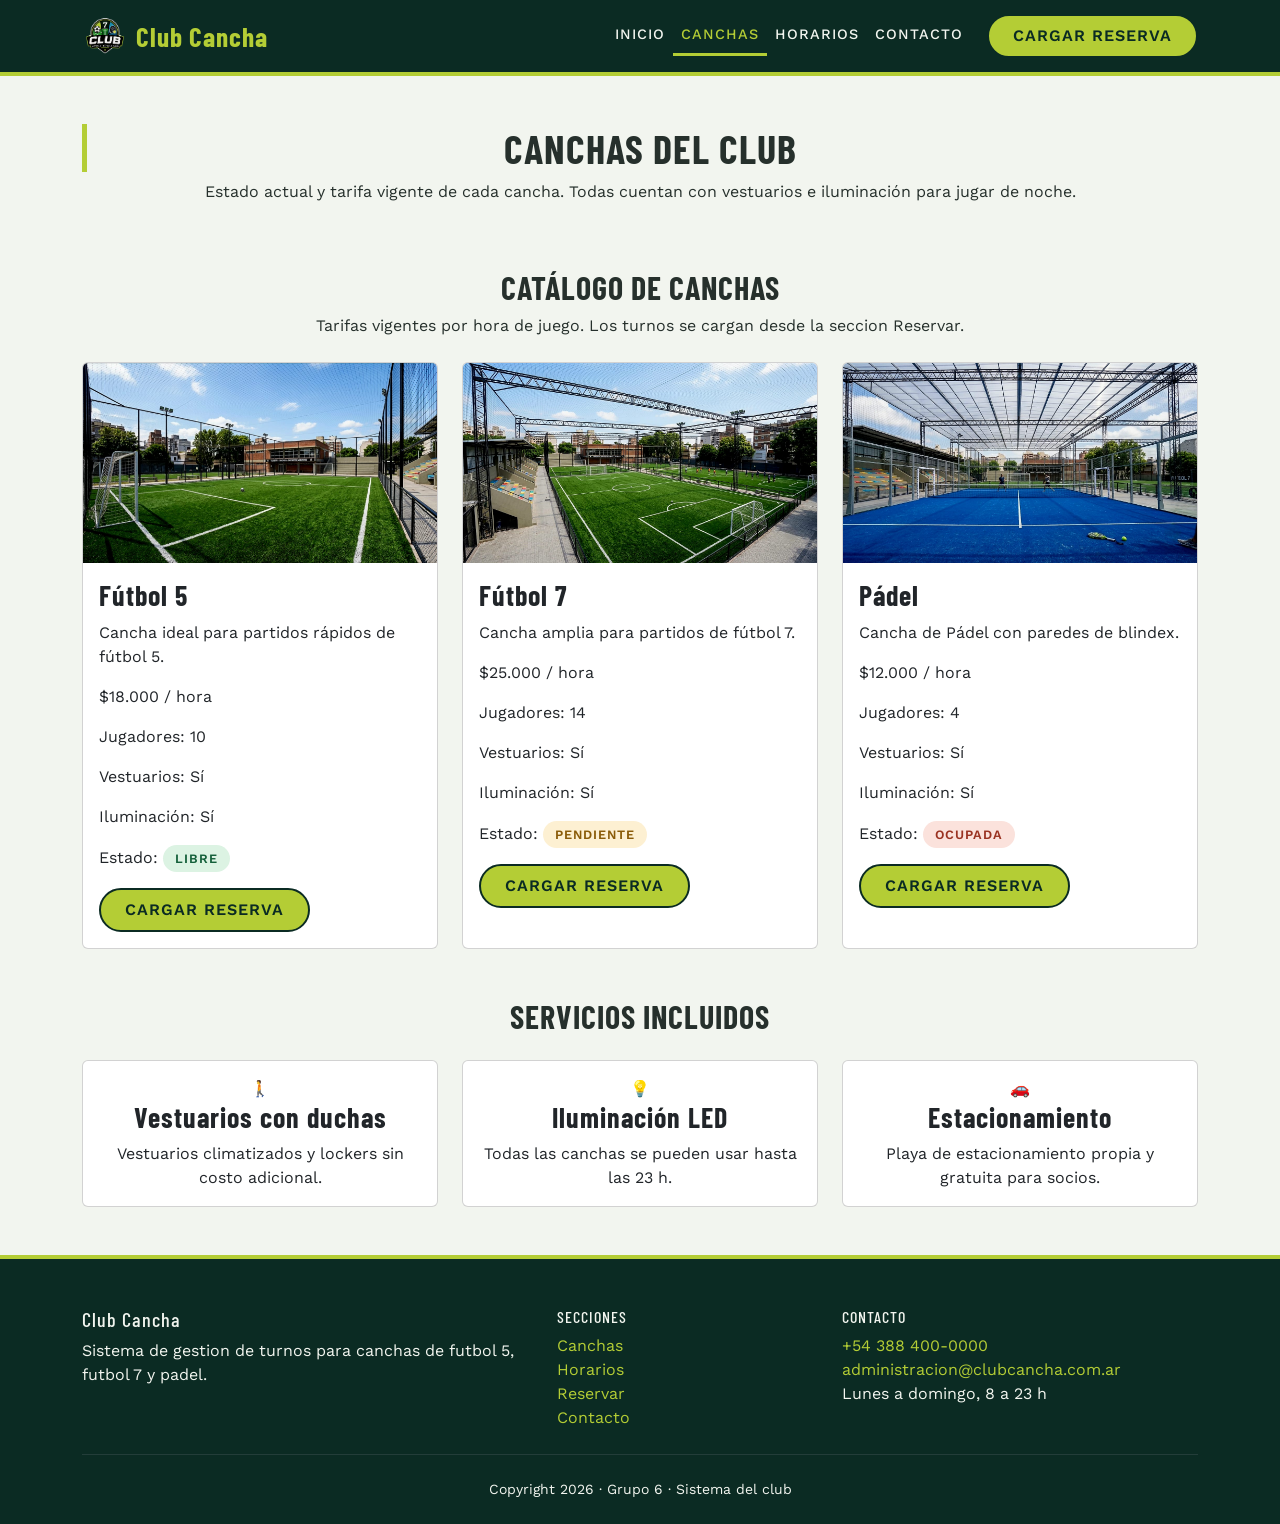
==== commit 03c05d76: "Corregir detalles de canchas" ====
--- a/canchas.html
+++ b/canchas.html
@@ -4,9 +4,9 @@
 <head>
     <meta charset="UTF-8">
     <meta name="viewport" content="width=device-width, initial-scale=1.0">
-    <title>Nuestras Canchas | Club Canchas de Fútbol y Pádel</title>
+    <title>Canchas del club | Club Canchas de Fútbol y Pádel</title>
     <meta name="description"
-        content="Conocé las canchas del club: fútbol 5, fútbol 7 y pádel. Precios por hora, vestuarios e iluminación LED en todas.">
+        content="Conocé las canchas del club: fútbol 5, fútbol 7 y pádel. Tarifas por hora, vestuarios e iluminación LED en todas.">
     <meta name="author" content="Grupo 6 - Tecnicatura Universitaria en Programación">
     <link rel="icon" href="img/logo-club.png" type="image/png">
     <link rel="stylesheet" href="https://cdn.jsdelivr.net/npm/bootstrap@5.3.3/dist/css/bootstrap.min.css">
@@ -53,9 +53,9 @@
     <!-- Presentación -->
     <section class="container py-5">
         <div class="text-center">
-            <h1 class="titulo-cal">Nuestras Canchas</h1>
+            <h1 class="titulo-cal">Canchas del club</h1>
             <p>
-                Elegí la cancha que mejor se adapte a tu partido.
+                Estado actual y tarifa vigente de cada cancha.
                 Todas cuentan con vestuarios e iluminación para jugar de noche.
             </p>
         </div>
@@ -68,8 +68,8 @@
         <div class="text-center mb-4">
             <h2>Catálogo de canchas</h2>
             <p>
-                Precios vigentes por hora de juego.
-                Los turnos se confirman por teléfono o email.
+                Tarifas vigentes por hora de juego.
+                Los turnos se cargan desde la seccion Reservar.
             </p>
         </div>
 
@@ -91,7 +91,7 @@
                             Cancha ideal para partidos rápidos de fútbol 5.
                         </p>
 
-                        <p class="precio">
+                        <p class="Precio">
                             $18.000 <span>/ hora</span>
                         </p>
 
@@ -105,7 +105,7 @@
                         </p>
 
                         <a href="reservar.html" class="btn btn-club">
-                            Reservar
+                            Cargar Reserva
                         </a>
 
                     </div>
@@ -129,7 +129,7 @@
                             Cancha amplia para partidos de fútbol 7.
                         </p>
 
-                        <p class="precio">
+                        <p class="Precio">
                             $25.000 <span>/ hora</span>
                         </p>
 
@@ -143,7 +143,7 @@
                         </p>
 
                         <a href="reservar.html" class="btn btn-club">
-                            Reservar
+                            Cargar Reserva
                         </a>
 
                     </div>
@@ -164,10 +164,10 @@
                         <h3 class="card-title">Pádel</h3>
 
                         <p class="card-text">
-                            Cancha de pádel equipada para disfrutar con amigos.
-                        </p>
-
-                        <p class="precio">
+                            Cancha de Pádel con paredes de blindex. 
+                        </p>
+
+                        <p class="Precio">
                             $12.000 <span>/ hora</span>
                         </p>
 
@@ -181,7 +181,7 @@
                         </p>
 
                         <a href="reservar.html" class="btn btn-club">
-                            Reservar
+                            Cargar Reserva
                         </a>
 
                     </div>
--- a/css/comun.css
+++ b/css/comun.css
@@ -157,3 +157,7 @@
   background: #FBE2DC;
   color: #9A3221;
 }
+
+.pie-club a {
+  overflow-wrap: anywhere;
+}
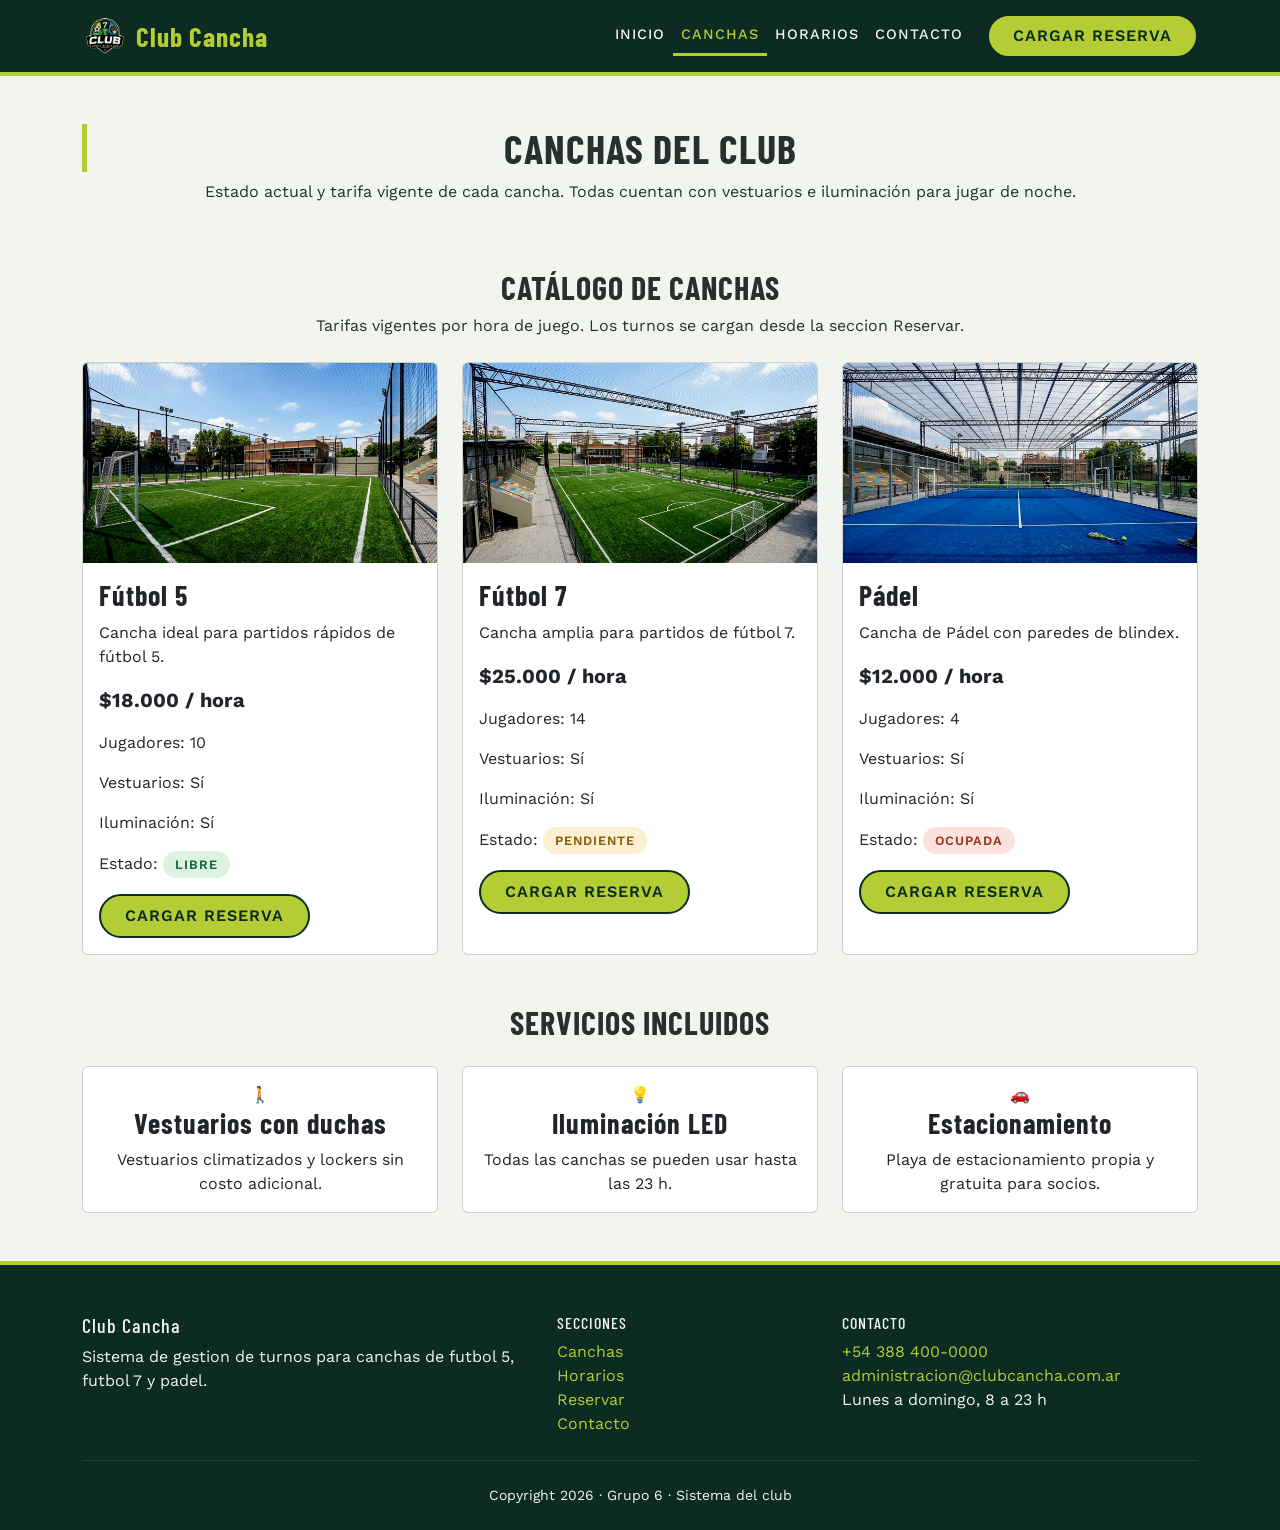
==== commit 75979527: "Corregir clase precio" ====
--- a/canchas.html
+++ b/canchas.html
@@ -91,7 +91,7 @@
                             Cancha ideal para partidos rápidos de fútbol 5.
                         </p>
 
-                        <p class="Precio">
+                        <p class="precio">
                             $18.000 <span>/ hora</span>
                         </p>
 
@@ -129,7 +129,7 @@
                             Cancha amplia para partidos de fútbol 7.
                         </p>
 
-                        <p class="Precio">
+                        <p class="precio">
                             $25.000 <span>/ hora</span>
                         </p>
 
@@ -167,7 +167,7 @@
                             Cancha de Pádel con paredes de blindex. 
                         </p>
 
-                        <p class="Precio">
+                        <p class="precio">
                             $12.000 <span>/ hora</span>
                         </p>
 
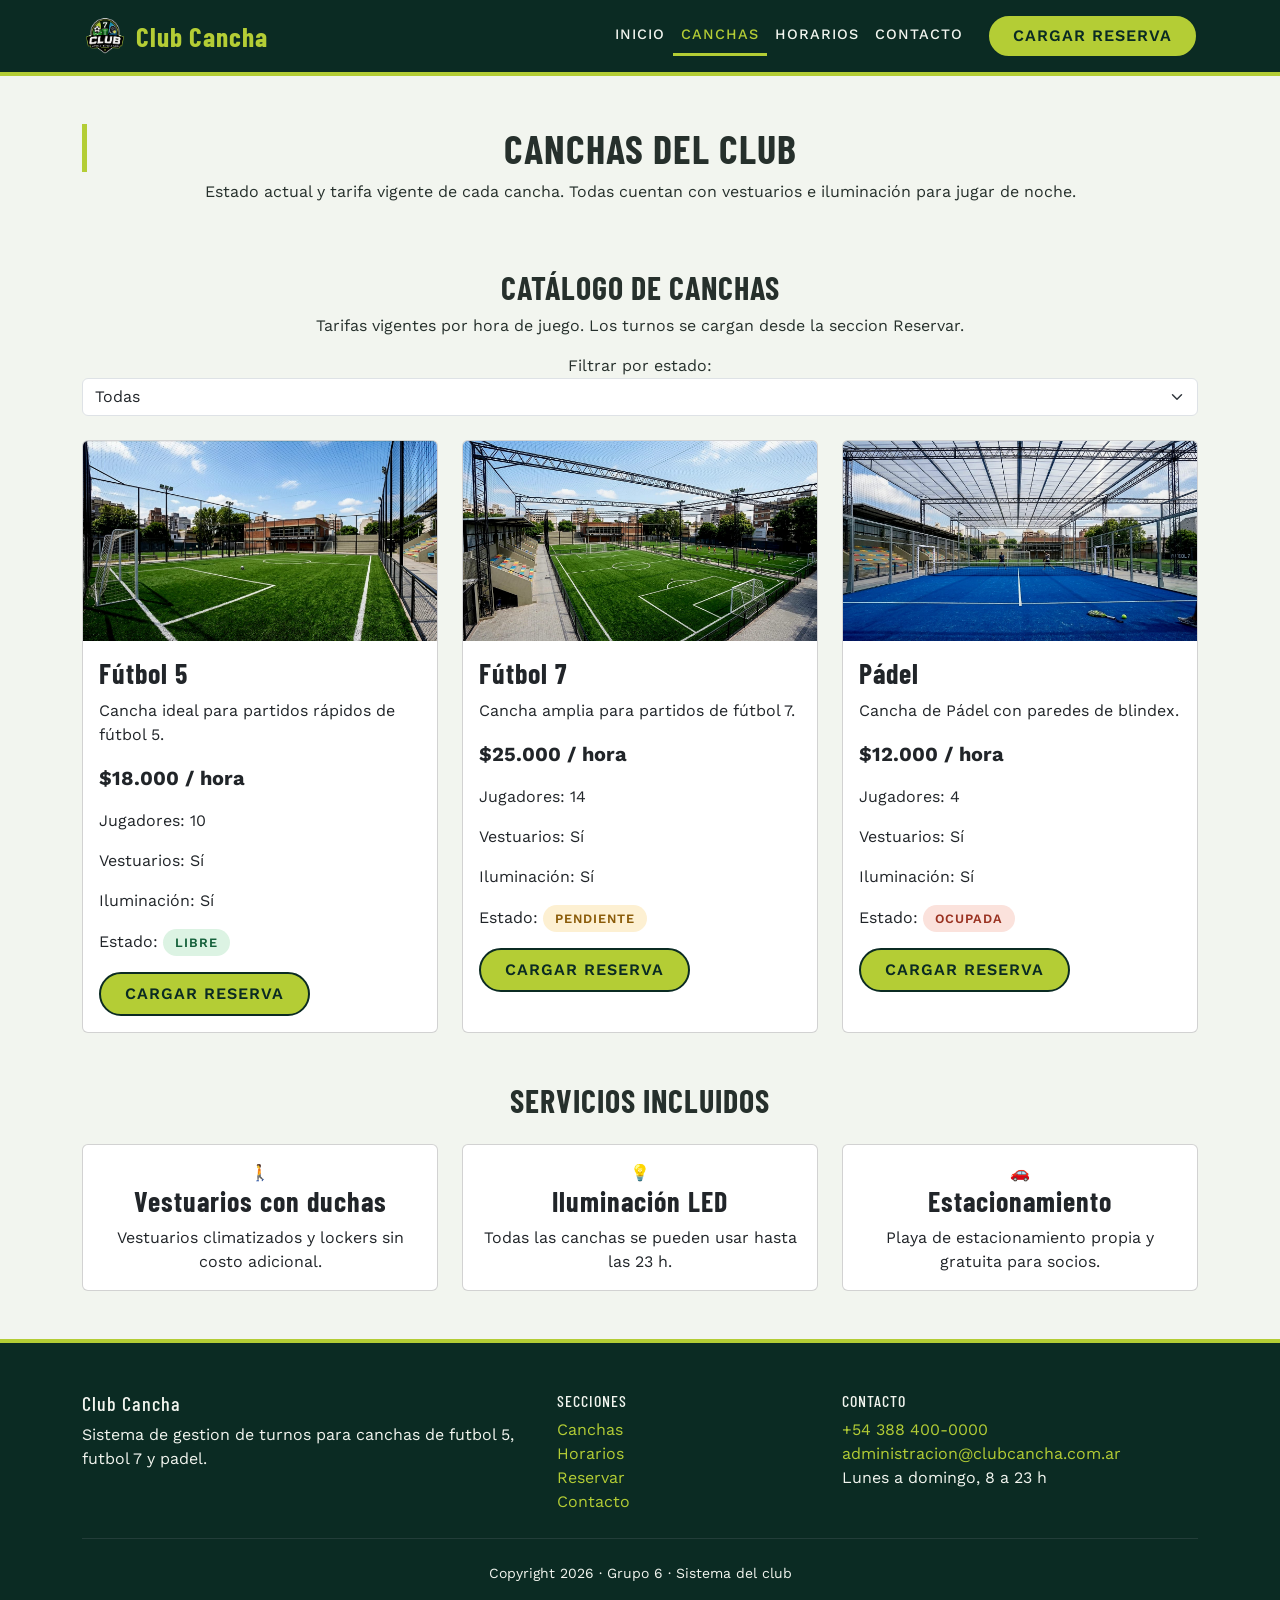
==== commit 9d63da24: "Agregar filtro de estado a canchas" ====
--- a/canchas.html
+++ b/canchas.html
@@ -66,17 +66,26 @@
     <section class="container pb-5">
 
         <div class="text-center mb-4">
-            <h2>Catálogo de canchas</h2>
-            <p>
-                Tarifas vigentes por hora de juego.
-                Los turnos se cargan desde la seccion Reservar.
-            </p>
-        </div>
+    <h2>Catálogo de canchas</h2>
+    <p>
+        Tarifas vigentes por hora de juego.
+        Los turnos se cargan desde la seccion Reservar.
+    </p>
+
+    <label for="filtroEstado">Filtrar por estado:</label>
+
+    <select id="filtroEstado" class="form-select">
+        <option value="todos">Todas</option>
+        <option value="libre">Libres</option>
+        <option value="pendiente">Pendientes</option>
+        <option value="ocupada">Ocupadas</option>
+    </select>
+</div>
 
         <div class="row g-4">
 
             <!-- Cancha 1 -->
-            <div class="col-12 col-md-6 col-lg-4">
+            <div class="col-12 col-md-6 col-lg-4" data-estado="libre">
                 <div class="card h-100">
 
                     <img src="img/cancha-futbol5.jpg"
@@ -114,7 +123,7 @@
 
 
             <!-- Cancha 2 -->
-            <div class="col-12 col-md-6 col-lg-4">
+            <div class="col-12 col-md-6 col-lg-4" data-estado="pendiente">
                 <div class="card h-100">
 
                     <img src="img/cancha-futbol7.jpg"
@@ -152,7 +161,7 @@
 
 
             <!-- Cancha 3 -->
-            <div class="col-12 col-md-6 col-lg-4">
+            <div class="col-12 col-md-6 col-lg-4" data-estado="ocupada">
                 <div class="card h-100">
 
                     <img src="img/cancha-padel.jpg"
@@ -308,11 +317,13 @@
             </div>
 
             <hr class="border-secondary my-4">
-            <p class="text-center small mb-0">Copyright 2026 &middot; Grupo 6 &middot; Sistema del club</p>
+           <p class="text-center small mb-0">Copyright <span id="anio-actual">2026</span> &middot; Grupo 6 &middot; Sistema del club</p>
         </div>
     </footer>
 
     <script src="https://cdn.jsdelivr.net/npm/bootstrap@5.3.3/dist/js/bootstrap.bundle.min.js"></script>
+    <script src="js/app.js"></script>
+    <script src="js/canchas.js"></script>
 </body>
 
 </html>
